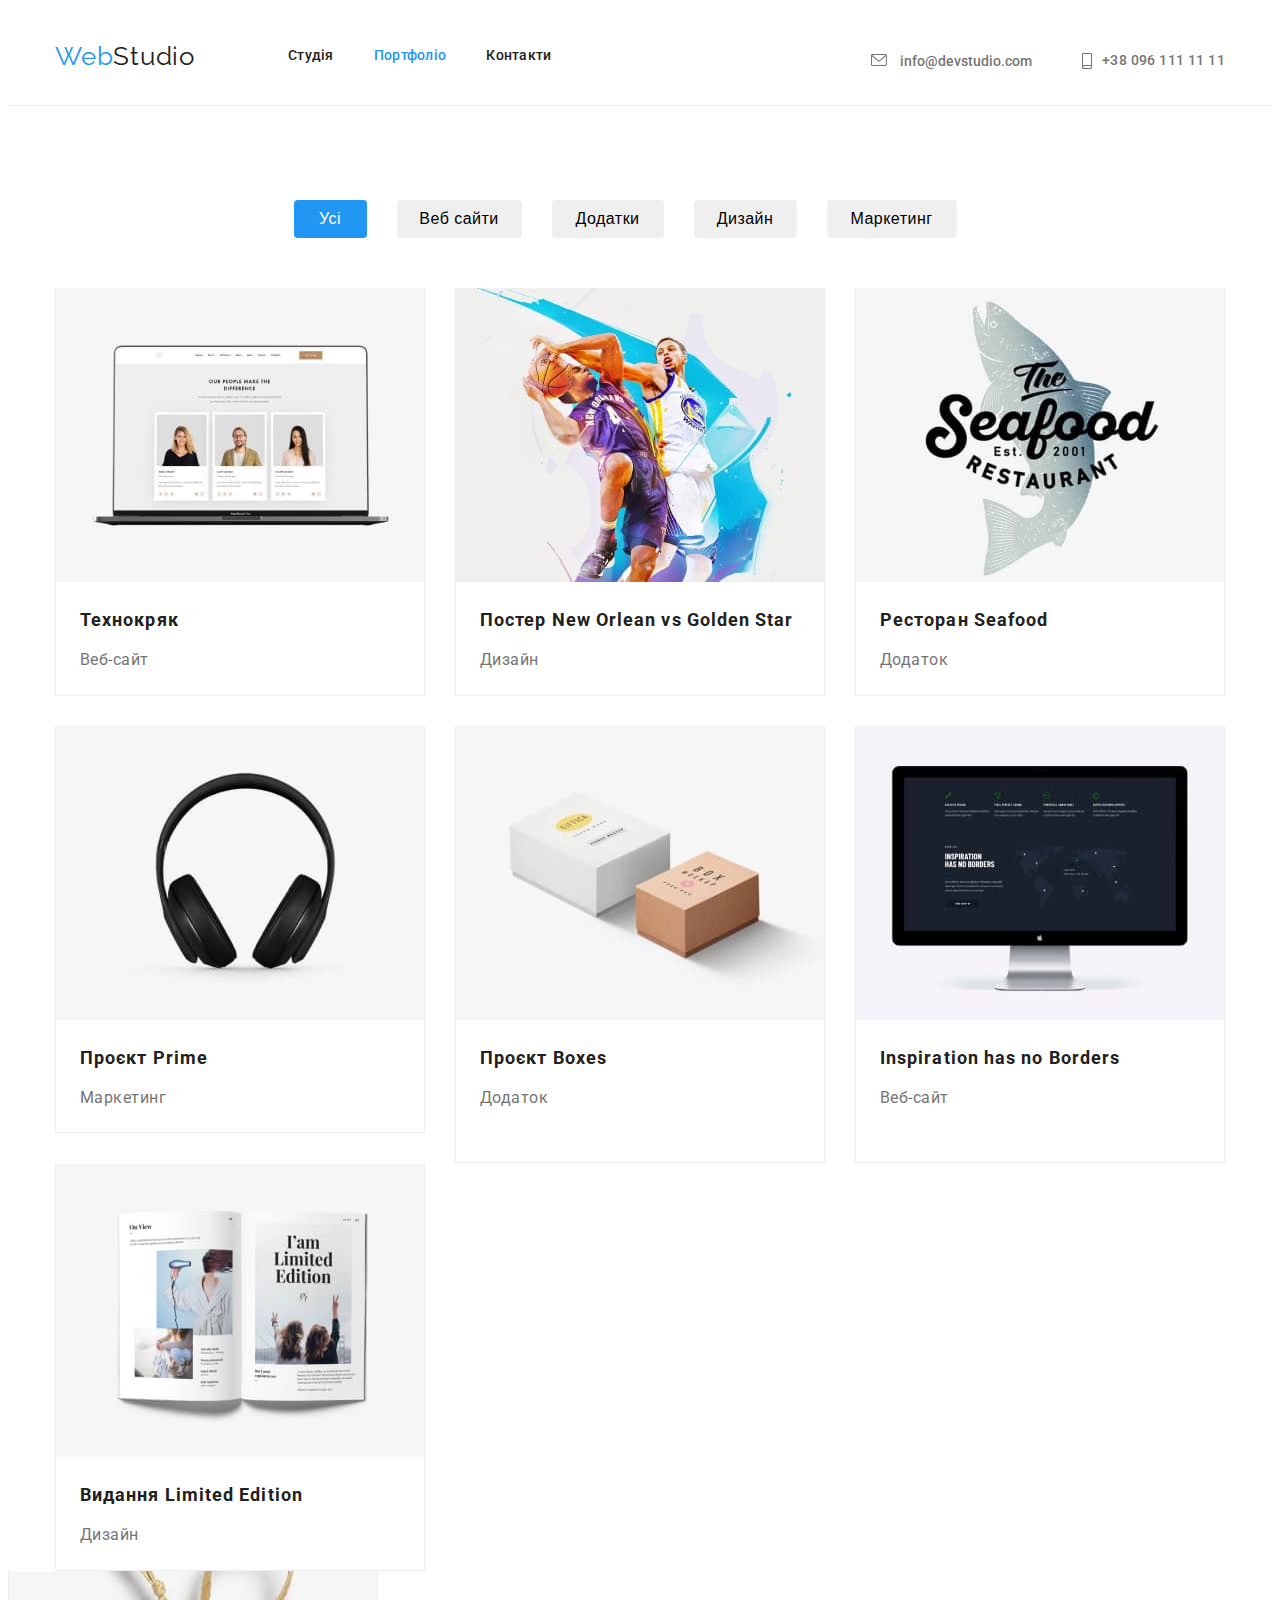
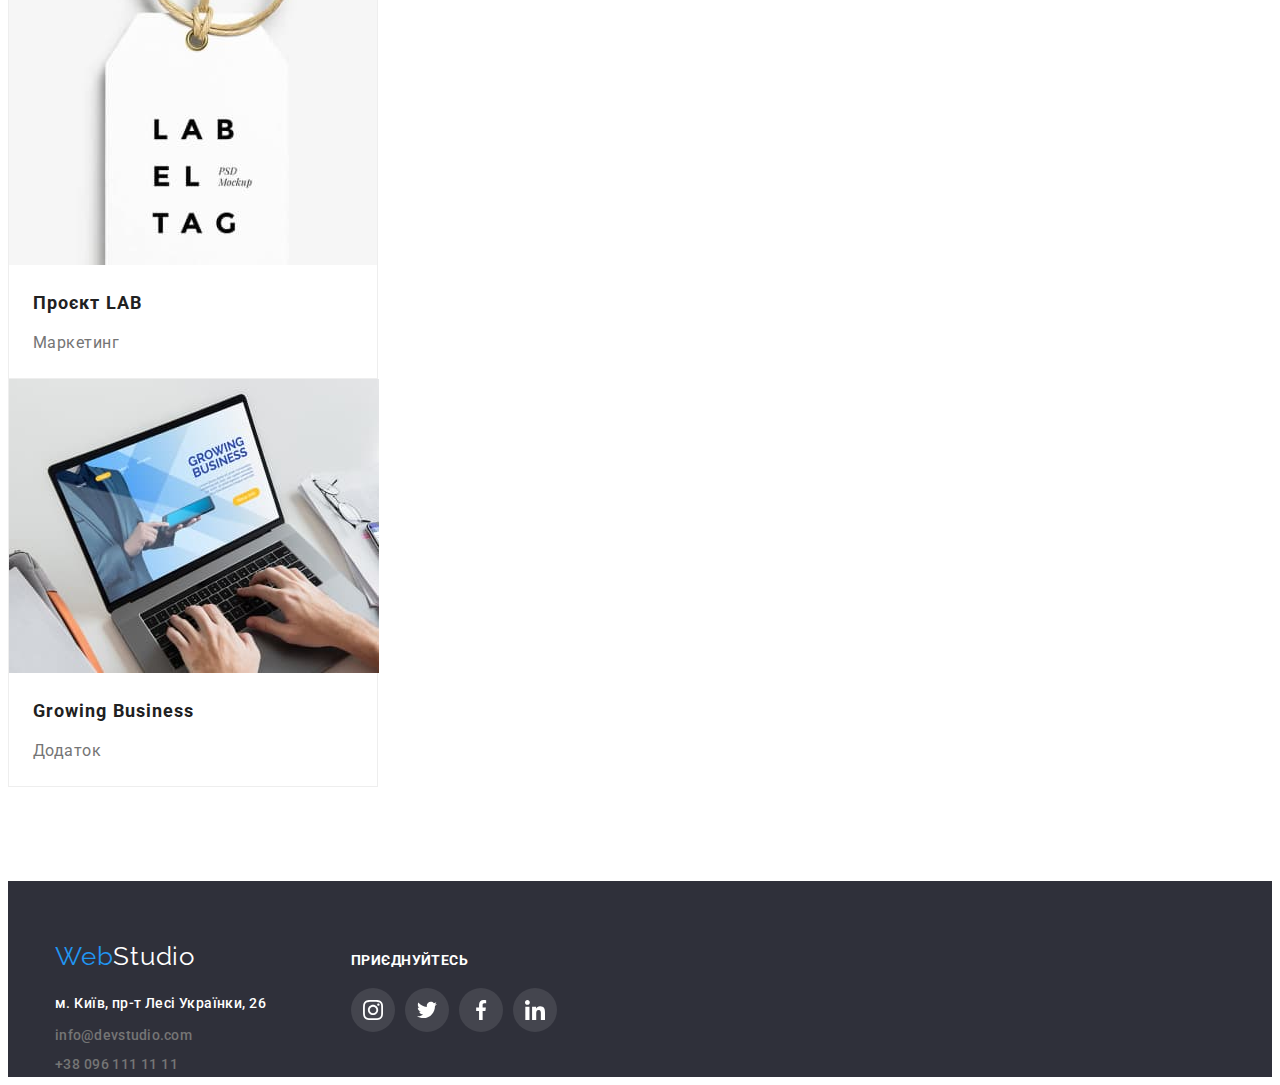
==== portfolio.html @ 26b18309 "problem" ====
<!DOCTYPE html>
<html lang="en">
<head>
    <meta charset="UTF-8">
    <meta http-equiv="X-UA-Compatible" content="IE=edge">
    <meta name="viewport" content="width=device-width, initial-scale=1.0">
    <title>Document</title>
    <link rel="preconnect" href="https://fonts.googleapis.com">
    <link rel="preconnect" href="https://fonts.gstatic.com" crossorigin>
    <link href="https://fonts.googleapis.com/css2?family=Raleway:wght@700&family=Roboto:wght@400;500;700;900&display=swap" rel="stylesheet">
    <link rel="stylesheet" href="https://cdnjs.cloudflare.com/ajax/libs/modern-normalize/1.1.0/modern-normalize.min.css" integrity="sha512-wpPYUAdjBVSE4KJnH1VR1HeZfpl1ub8YT/NKx4PuQ5NmX2tKuGu6U/JRp5y+Y8XG2tV+wKQpNHVUX03MfMFn9Q==" crossorigin="anonymous" referrerpolicy="no-referrer" />
    <link rel="stylesheet" href="./css/styles.css">
</head>
<body>
<header>
<div class="container">
    <nav class="main-nav">
        <a class="studio line" href="./index.html">Web<span class="span-color">Studio</span></a>
        <ul class="site-nav list">
        <li class="item"><a href="./index.html" class="link line">Студія</a></li>
        <li class="item"><a href="./portfolio.html" class="link current line">Портфоліо</a></li>
        <li class="item"><a href="Контакти" class="link line">Контакти</a></li>
        </ul>

        <ul class="info list">
        
         <li class="meil"><a href="mailto:info@devstudio.com" class="meilstyle line icon-meil"> 
        <svg class="post-icon" width="16" height="12">
        <use href="./images/info.svg#icon-letter"></use>
        </svg> info@devstudio.com</a>
        

        
        <li class="telefon"><a href="tel:+380961111111" class="telefonstyle line icon-smartphone">
            <svg class="telefon-icon-two" width="10" height="16">
                <use href="./images/info.svg#icon-telephone"></use>
            </svg> +38 096 111 11 11</a>
        </ul>
        </nav>
    </div>
</header>
<main>
<section class="buttons-all">
<div class="container">
<h1 class="hiden">Приклади</h1>
<ul class="buttons list line-buttons">
<li class="button-item"><button class="links current-now size button-one" type="button">Усі</button></li>
<li class="button-item"><button class="links size button-two" type="button">Веб сайти</button></li>
<li class="button-item"><button class="links size button-three" type="button">Додатки</button></li>
<li class="button-item"><button class="links size button-four" type="button">Дизайн</button></li>
<li class="button-item"><button class="links size button-five" type="button">Маркетинг</button></li>
</ul>


<ul class="images list main-flex">
<li class="second-flex">
    <a class="images-ref" href="#">
        <div class="techno">
            <img class="img-card" src="./images/picturea.jpg" alt="picturea" width="370" height="294">
            <p class="description-text">Ресурс пропонує комплексні <br> пропозиції з різним рівнем <br> функціоналу та сервісів. Все це <br> дозволить відвідувачу отримати <br> вичерпні відомості про компанію <br> чи приватну особу.</p>
            </div>

            <div class="description">
                
        <h2 class="images-title">Технокряк</h2>
        <p class="images-text">Веб-сайт</p>
        
    </div>
    </a>
    </li>

<li class="second-flex">
    <a class="images-ref" href="#">
        <div class="techno">
        <img class="img-card" src="./images/pictureb.jpg" alt="pictureb" width="370" height="294">
        <p class="description-text">Ресурс пропонує комплексні <br> пропозиції з різним рівнем <br> функціоналу та сервісів. Все це <br> дозволить відвідувачу отримати <br> вичерпні відомості про компанію <br> чи приватну особу.</p>
        </div>

         <div class="description">
        <h2 class="images-title">Постер New Orlean vs Golden Star</h2>
        <p class="images-text">Дизайн</p>
        </div>
    </a>
   </li>

<li class="second-flex">
    <a class="images-ref" href="#">
        <div class="techno">
        <img class="img-card" src="./images/picturec.jpg" alt="picturec" width="370" height="294">
        <p class="description-text">Ресурс пропонує комплексні <br> пропозиції з різним рівнем <br> функціоналу та сервісів. Все це <br> дозволить відвідувачу отримати <br> вичерпні відомості про компанію <br> чи приватну особу.</p>
        </div>

        <div class="description">
        <h2 class="images-title">Ресторан Seafood</h2>
        <p class="images-text">Додаток</p>
        </div>
    </a>
</li>

<li class="second-flex">
    <a class="images-ref" href="#">
        <div class="techno">
        <img class="img-card" src="./images/pictured.jpg" alt="pictured" width="370" height="294">
        <p class="description-text">Ресурс пропонує комплексні <br> пропозиції з різним рівнем <br> функціоналу та сервісів. Все це <br> дозволить відвідувачу отримати <br> вичерпні відомості про компанію <br> чи приватну особу.</p>
        </div>

        <div class="descriotion">
        <h2 class="images-title">Проєкт Prime</h2>
        <p class="images-text">Маркетинг</p>
        </div>
    </a>
</li>

<li class="second-flex">
    <a class="images-ref" href="#">
        <div class="techno">
        <img class="img-card" src="./images/picturef.jpg" alt="picturef" width="370" height="294">
        <p class="description-text">Ресурс пропонує комплексні <br> пропозиції з різним рівнем <br> функціоналу та сервісів. Все це <br> дозволить відвідувачу отримати <br> вичерпні відомості про компанію <br> чи приватну особу.</p>
        </div>

        <div class="description">
        <h2 class="images-title">Проєкт Boxes</h2>
        <p class="images-text">Додаток</p>
        </div>
    </a>
</li>

<li class="second-flex">
    <a class="images-ref" href="#">
        <div class="techno">
        <img class="img-card" src="./images/pictureg.jpg" alt="pictureg" width="370" height="294">
        <p class="description-text">Ресурс пропонує комплексні <br> пропозиції з різним рівнем <br> функціоналу та сервісів. Все це <br> дозволить відвідувачу отримати <br> вичерпні відомості про компанію <br> чи приватну особу.</p>
        </div>

        <div class="description">
        <h2 class="images-title">Inspiration has no Borders</h2>
        <p class="images-text">Веб-сайт</p>
        </div>
    </a>
</li>

<li class="second-flex">
    <a class="images-ref" href="#">
        <div class="techno">
        <img class="img-card" src="./images/pictureh.jpg" alt="pictureh" width="370" height="294">
        <p class="description-text">Ресурс пропонує комплексні <br> пропозиції з різним рівнем <br> функціоналу та сервісів. Все це <br> дозволить відвідувачу отримати <br> вичерпні відомості про компанію <br> чи приватну особу.</p>
        </div>

        <div class="description"></div>
        <h2 class="images-title">Видання Limited Edition</h2>
        <p class="images-text">Дизайн</p>
        </div>
    </a>
</li>

<li class="second-flex">
    <a class="images-ref" href="#">
        <div class="techno">
        <img class="img-card" src="./images/picturei.jpg" alt="picturei" width="370" height="294">
        <p class="description-text">Ресурс пропонує комплексні <br> пропозиції з різним рівнем <br> функціоналу та сервісів. Все це <br> дозволить відвідувачу отримати <br> вичерпні відомості про компанію <br> чи приватну особу.</p>
        </div>

        <div class="description">
        <h2 class="images-title">Проєкт LAB</h2>
        <p class="images-text">Маркетинг</p>
        </div>
    </a>
</li>

<li class="second-flex">
    <a class="images-ref" href="#">
        <img class="img-card" src="./images/picturej.jpg" alt="picturej" width="370" height="294">
        <h2 class="images-title">Growing Business</h2>
        <p class="images-text">Додаток</p>
    </a>
</li>
</ul>
</div>

</section>
</main>

<footer class="side-color">
    
        <div class="container">
        <div class="company-logo-two">
    <address class="list studio-line-two">
        <a class="studiotwo line" href="./index.html">Web<span class="span-color-two">Studio</span></a>
     
    <ul class="site-nav-two list">
    <li class="adress"><a href="https://goo.gl/maps/or9m5MUyjeENMJDf9" class="link line" target="_blank" rel="noopener noreferrer">м. Київ, пр-т Лесі Українки, 26</a></li>
    <li class="meil"><a href="mailto:info@devstudio.com" class="link line">info@devstudio.com</a></li>
    <li class="telefon"><a href="tel:+380961111111" class="link line">+38 096 111 11 11</a></li>
    </ul>
     </address>
    
    </div>
    <div class="join-main">
        <h2 class="join-title">ПРИЄДНУЙТЕСЬ</h2>
        <ul class="social-items">
           <li class="social-lists"><a class="social-links-footer link" href="#">
               <svg class="social-links-team" width="20" height="20">
                   <use href="./images/icons.svg#icon-instagram"></use>
               </svg>
           </a></li>
           <li class="social-lists"><a class="social-links-footer link" href="#">
               <svg class="social-links-team" width="20" height="20">
                   <use href="./images/icons.svg#icon-twitter"></use>
               </svg>
           </a></li>
           <li class="social-lists"><a class="social-links-footer link" href="#">
               <svg class="social-links-team" width="20" height="20">
                   <use href="./images/icons.svg#icon-facebook"></use>
               </svg>
           </a></li>
           <li class="social-lists"><a class="social-links-footer link" href="#">
               <svg class="social-links-team" width="20" height="20">
                   <use href="./images/icons.svg#icon-linkedin"></use>
               </svg>
           </a></li>
        </ul>
        </div>
        </div>
</footer>
    
</body>
</html>
---- css/styles.css ----
/* основной цвет текста #212121 */

/* цвет 2 для серого #757575 */

/* цвет для веб #2196F3 */

/* цвет снизу ссылок gba(255, 255, 255, 0.6); */

/* вторичный бекграунд  #F5F4FA*/ 

html{
    box-sizing: border-box;
    }
    
    *,*::before,*::after{
    box-sizing: inherit;
    }
    
    .container{
    width: 1200px;
    padding-left: 15px;
    padding-right: 15px;
    margin-left: auto;
    margin-right: auto;
    }
    
    
    
    
    a{
    text-decoration: none;
    }
    
    :root{
        --main-text-color: #212121;
        --text-color-second: #757575;
        
        }
    
        img{
        display: block;
        }
        
        body{
        background-color: #FFFFFF;
        color: var(--main-text-color);
        font-family: Roboto,sans-serif;
        }
        
        .line{
        text-decoration: none;
        }
        
        .link{
            font-family: 'Roboto';
            font-style: normal;
            font-weight: 500;
            font-size: 14px;
            line-height: 1.14px;
            letter-spacing: 0.02em;
        }
        
        
        
        .studio{
            
            font-size: 26px;
            line-height: 1.19;
           
        }
        
        .studiotwo{
            
            font-size: 26px;
            line-height: 1.19;
        }
        
        .list{
            
        padding: 0;
        margin: 0;
        list-style: none;
        }
    
        
        h2,
        h3,
        h4,
        h5,
        h6{
        color: var(--main-text-color);
        margin: 0;
        }
    
        h1{
        margin: 0;
        padding: 0;
        }
    
        p{
        margin: 0;
        }
        
        ul{
        margin: 0;
        padding: 0;
        }
        
        
        header{
        border-bottom: 1px solid #ECECEC;
        }
        
        .studio{
        font-family: 'Raleway';
        font-style: normal;
        color: #2196F3;
        
        font-size: 26px;
        line-height: 1.19;
        letter-spacing: 0.03em;
        }
        
        .studiotwo{
            font-family: 'Raleway';
            font-style: normal;
        color: #2196F3;
        
        font-size: 26px;
        line-height: 1.19;
        letter-spacing: 0.03em;
        }
        
        .span-color{
        color: #212121;
        }
        
        .span-color-two{
        color: #FFFFFF;
        }
        
        /* site nav and info */
    
        .site-nav{
        margin-left: 93px;
        display: flex;
        }
    
       
    
        .site-nav .item:not(:last-child){
            margin-right: 40px;
        }
        
        .site-nav a{
        font-family: 'Roboto';
        font-style: normal;
        color: var(--main-text-color);  
        font-weight: 500;
        font-size: 14px;
        line-height: 1.14;
        letter-spacing: 0.02em;  
        }
    
        .site-nav .link{
        display: block;
        padding-top: 32px;
        padding-bottom: 32px;
        }
        
        .info{
        padding-top: 32px;
        padding-bottom: 32px;
        margin-left: auto;
        display: flex;
        justify-content: center;
        }

        .meilstyle{
        color: #757575;
        }
        
        .meil{
            margin-right: 50px;
        }
        
        .meil-icon{
            display: flex;
        justify-content: left;
        fill:#757575;
        }

        .meil-icon:hover{
        color: #2196F3;
        }

        .post-icon{
            
            margin-right: 10px;
            fill: currentColor;
            
        }
        
        .telefon-icon{
            display: flex;
            justify-content: left;
            fill: #757575;
        }

        .telefon-icon:hover{
            color: #2196F3;
        }

        .telefon-icon-two{
            
        margin-right: 10px;
        fill: currentColor;
        
        }
       
       .telefon:hover{
        color: #2196F3;
       }
       
       
    
        .main-nav{
        display: flex;
        align-items: center;
        }
    
        .line-buttons{
        
        display: flex;
        align-items: center;
        justify-content: center
        }
    
        .button-item:not(last-child){
        margin-right: 30px;
        }
    
        .buttons-all{
        background-color:#FFFFFF
        }
    
        
        .meil a{
            
        font-family: 'Roboto';
        font-style: normal;
        font-weight: 500;
        font-size: 14px;
        line-height: 1.14;
        color: var(--text-color-second);
        
        }
        .telefon a{
            display: flex;
            align-items: center;
            font-family: 'Roboto';
            font-style: normal;
            font-weight: 500;
            font-size: 14px;
            line-height: 1.71;
            letter-spacing: 0.03em;
            color: var(--text-color-second);
            
        }

        .info{
        align-items: center;
        }
        
        .site-nav-two .link:hover,
        .site-nav-two .link:focus {
        color: #2196F3;
        }
    
        .site-nav .link:hover,
        .site-nav .link:focus {
        color: #2196F3;
        }
        
        .site-nav .link.current{
        color: #2196F3;
        }
        
        .meilstyle:hover,
        .meilstyle:focus {
        color: #2196F3;
        }
        
        

        .telefonstyle:hover,
        .telefonstyle:focus {
        color: #2196F3;
        }
        
        .links{
            
            
            font-size: 26px;
            line-height: 1.19;
            letter-spacing: 0.03em;
        }
        
        .current-now{
        color: #FFFFFF;
        background-color: #2196F3;
            
            
            font-size: 26px;
            line-height: 1.19;
            letter-spacing: 0.03em;
        }
        
        
        
        /* Hero */
        .hero{
        
            padding-top: 200px;
            padding-bottom: 200px;
            text-align: center;
        background-color: #2F303A;
        }


        .hero-image{
            
            background-color: #2F303A;
            background-image: linear-gradient(
                to right,
                 rgba(47, 48, 58, 0.4),
                 rgba(47, 48, 58, 0.4)),
                url(../images/hero.jpg);
            max-width: 1600px;
            height: 600px;
            margin-left: auto;
            margin-right: auto;
            background-repeat: no-repeat;
            background-position: center;
            background-size: cover;
        
        }

        .hero-title{
            
            margin-bottom: 40px;
            margin-top: 0;
            font-weight: 900;
            font-size: 44px;
            line-height: 1.36;
            text-align: center;
            letter-spacing: 0.06em;
            text-transform: uppercase;
            
            color: #FFFFFF;
        }
        
        .hero.button{
        cursor: pointer;
        border: 0;
        border-radius: 4px;
        padding: 11px 32px;
        text-align: center;
        color: #FFFFFF;
        background-color: #2196F3;
        font-family: inherit;
        
        font-size: 16px;
        line-height: 1.87;
        }
        
        /* Main page */
        
        .hiden{
        position: absolute;
        clip: rect(0 0 0 0);
        width: 1px;
        height: 1px;
        margin: -1px;
        }
        
        .features p{
        color: var(--text-color-second);
        }
        
        .features{
            display: flex;
        }
    
        .features-padding{
        padding-top: 94px;
        }
    
        .features-title{
        
        
        font-size: 14px;
        line-height: 16px;
        letter-spacing: 0.03em;
        text-transform: uppercase;
        
        color: var(--main-text-color);
        }
        
        .features-text{
        margin-top: 10px;
        margin-bottom: 0;
        
        font-size: 14px;
        line-height: 1.71;
        letter-spacing: 0.03em;
        color: var(--text-color-second);
        }

        .features-list{
            list-style-type: none;
            display: flex;
            align-items: center;
            justify-content: center;
            gap: 30px;
            
        
        
        }

        .symbol-of-features{
            display: flex;
            align-items: center;
            justify-content: center;
            background: #F5F4FA;
            border-radius: 4px;
            width: 270px;
            height: 120px;
            margin-bottom: 30px;
            
        }

        .features-lists{
            margin-right: 30px;
            gap: 30px;
        }

        
        .pictures-line{
        display: flex;
        align-items: center;
        justify-content: center;
        }
    
        .pictures-item{
        margin-right: 30px;
        }
    
        .comand{
            
            display: flex;
            align-items: center;
            justify-content: center;
        }
    
        .comand-item{
            box-shadow: 0px 1px 3px rgba(0, 0, 0, 0.12), 0px 1px 1px rgba(0, 0, 0, 0.14), 0px 2px 1px rgba(0, 0, 0, 0.2);
            border-radius: 0px 0px 4px 4px;
        background-color: #FFFFFF;
        margin-right: 30px;
        }
    
        .work{
        padding-bottom: 94px;
        padding-top: 94px;
        }
        
        .work-title{
        padding-bottom: 50px;    
        font-size: 36px;
        line-height: 1.16;
        text-align: center;
        letter-spacing: 0.03em;
        
        color: var(--main-text-color);
        }
        
        .team{
            
            padding-top: 94px;
            padding-bottom: 94px;
        background-color: #F5F4FA;
        
        }
        
        .team-title{
        
            margin-bottom: 50px;
            font-size: 36px;
            line-height: 1.16;
            text-align: center;
            letter-spacing: 0.03em;
            color: var(--main-text-color);
        }
        
        
        
         .team{
        padding-bottom: 94px;
        
         }
    
        .comand p{
        
        color: var(--text-color-second);
        }

        
        
        .comand-title{
            
            margin-top: 30px;
            margin-bottom: 10px;
            font-weight: 500;
            font-size: 16px;
            line-height: 1.18;
            text-align: center;
            letter-spacing: 0.03em;
            color: var(--main-text-color);
        }
        
        .comand-text{
            
            margin-bottom: 16px;
            font-size: 16px;
            line-height: 1.18;
            text-align: center;
            letter-spacing: 0.03em;
            color: var(--text-color-second);
        }

        .social-items{
        padding-bottom: 42px;
        display: flex;
        justify-content: center;
        gap: 10px;
        list-style-type: none;
        }

        .social-lists{
        
        width: 44px;
        height: 44px;
        }

        .social-links{
        
        width: 100%;
        height: 100%;
        border-radius: 50%;
        
        display: flex;
        align-items: center;
        justify-content: center;
        }

        .social-links-footer{
            width: 100%;
            height: 100%;
            border-radius: 50%;
            
            display: flex;
            align-items: center;
            justify-content: center;
            background-color: rgba(255, 255, 255, 0.1);;
        }

        .social-links-team{
        fill: #FFFFFF;
        }

        .social-links-footer:hover{
        background-color: #2196F3;
        }

        .social-links-footer:hover .social-links-team{
            fill: #FFFFFF;
        }

        .team-social-links{
        
        fill: #AFB1B8;
        }

        .social-links:hover{
            background-color: #2196F3;
        }

        .social-links:hover .team-social-links{
        fill: #FFFFFF;
        }

        .clients{
            padding-top: 94px;
            padding-bottom: 94px;
            background-color: #FFFFFF;
        }
        

        .clients-title{
        margin-bottom: 50px;
        font-family: 'Roboto';
        font-style: normal;
        font-weight: 700;
        font-size: 36px;
        line-height: 42px;
        text-align: center;
        letter-spacing: 0.03em;

        

color: #212121;
        }

        .clients-list{
            list-style-type: none;
            display: flex;
            align-items: center;
            justify-content: center;
            cursor: pointer;
            
            
        }

        .brand-icon{
        fill: #AFB1B8;
        }

        

        .brand-link:hover .brand-icon{
        
        fill: #2196F3;
        }

        

        .brand-link{
            width: 100%;
            height: 100%;
            border-radius: 4px;
            border: 1px solid #AFB1B8;
            display: flex;
            align-items: center;
            justify-content: center;
            width: 170px;
            height: 92px;
            color: #AFB1B8;
            border-color: #AFB1B8;
        }

        .brand-link:hover{
        border: 1px solid #2196F3;
        }

        

        .clients-images{
        margin-right: 30px;
        }

        .clients-images:last-child{
            margin-right: 0px;
        }
        
        
        /*Portfolio css */
        
        /*buttons*/
        .buttons .links:hover,
        .buttons .links:focus{
            box-shadow: 0px 3px 1px rgba(0, 0, 0, 0.1), 0px 1px 2px rgba(0, 0, 0, 0.08), 0px 2px 2px rgba(0, 0, 0, 0.12);
        color: #FFFFFF;
        background-color: #2196F3;
        }
    
        .buttons{
        
        margin-bottom: 50px;
        }
        
        .buttons-all{
        padding-top: 94px;
        }
    
        .button-one{
            cursor: pointer;
        padding-top: 6px;
        padding-bottom: 6px;
        padding-left: 25px;
        padding-right: 25px;
        min-width: 73px;
        border-radius: 4px;
        }
    
        .button-two{
            cursor: pointer;
            padding-top: 6px;
            padding-bottom: 6px;
            padding-left: 22px;
            padding-right: 22px;
        min-width: 125px;
        border-radius: 4px;
        }
    
        .button-three{
            cursor: pointer;
            padding-top: 6px;
            padding-bottom: 6px;
            padding-left: 22px;
            padding-right: 22px;
        min-width: 112px;
        border-radius: 4px;
        }
    
        .button-four{
            cursor: pointer;
            padding-top: 6px;
            padding-bottom: 6px;
            padding-left: 22px;
            padding-right: 22px;
        min-width: 103px;
        border-radius: 4px;
        }
    
        .button-five{
            cursor: pointer;
            padding-top: 6px;
            padding-bottom: 6px;
            padding-left: 22px;
            padding-right: 22px;
        min-width: 130px;
        border-radius: 4px;
        }
    
        .size{
            border: 0;
            font-weight: 500;
            font-size: 16px;
            line-height: 1.62;
            letter-spacing: 0.03em;
        }
        
        .images-title{
            
            margin-top: 20px;
            margin-bottom: 4px;
            
            font-size: 18px;
            line-height: 2;
             letter-spacing: 0.06em;
            color: var(--main-text-color);
        }
        
        
        
        
         .main-flex{
        
            background-color: #FFFFFF;
         
        display: flex;
        flex-wrap: wrap;
         }
    
         .buttons-all{
            padding-bottom: 94px;
         }

         
    
         .second-flex{
         border-right: 1px solid #EEEEEE;
         border-bottom: 1px solid #EEEEEE;
        border-left: 1px solid #EEEEEE;
         background-color: #FFFFFF;
         width: 370px;
         margin-right: 30px;
         margin-bottom: 30px;
         
         }
    
         .second-flex p{
        margin-bottom: 20px;
         }
    
         .second-flex:nth-last-child(-n+3) {
        margin-bottom: 0;
         }
    
         .images-title{
        margin-top: 20px;
        margin-left: 24px;;
         }
    
         .images-text{
        padding-top: 4px;
         margin-left: 24px;;
         }
    
         .second-flex:nth-child(3n) {
            margin-right: 0;
         }
    
        .images-text{
            
           
            font-size: 16px;
            line-height: 1.8;
            letter-spacing: 0.03em;
            color: var(--text-color-second);
        }

        .techno{
            position: relative;
            overflow: hidden;
        }

        

        .description-text{
            position: absolute;
            top: 0;
            left: 0;
            padding-top: 63px;
            padding-right: 24px;
            padding-bottom: 63px;
            padding-left: 24px;
            width: 100%;
            height: 100%;
            background: rgba(33, 150, 243, 0.9);
            font-size: 18px;
            line-height: 1.56;
            color: #FFFFFF;
            transform: translateY(100%);
            opacity: 0;
            transition: transform 250ms cubic-bezier(0.4, 0, 0.2, 1),
              opacity 250ms cubic-bezier(0.4, 0, 0.2, 1);
    
        }

        .images-ref:hover .description-text{
            transform: translateY(0%);
           opacity: 1
        }

        .images-ref{
        display: block;
        }
        
        .images-ref:hover,
        .images-ref:focus{
            
            box-shadow: 0px 1px 1px rgba(0, 0, 0, 0.12), 0px 4px 4px rgba(0, 0, 0, 0.06), 1px 4px 6px rgba(0, 0, 0, 0.16);
        }
           
            
        
        
        
        
        /*footer для портфолио и индекс*/
        .adress a{
            font-family: 'Roboto';
            font-style: normal;
            color: #FFFFFF;
            margin-top: 20px;
            margin-bottom: 9px;
            font-size: 14px;
            line-height: 1.71;
            letter-spacing: 0.03em;
        }
    
        .studio-line-two{
        padding-top: 60px;
        }
    
        .studio-line{
        
        padding-top: 60px;
        padding-bottom: 20px;
        }
    
        .studiotwo{
            margin-right: 156px;
        }
    
        .adress{
            margin-right: 70px;
        margin-top: 20px;
        }
    
        .meil{
        margin-top: 9px;
        }
    
        .telefon{
        margin-top: 9px;
        }

        .join-main{
            
            
        }

       .join-title{
        margin-bottom: 20px;
        font-family: 'Roboto';
        font-style: normal;
        font-weight: 700;
        font-size: 14px;
        line-height: 16px;
        letter-spacing: 0.03em;
        color: #FFFFFF;
       }

       

       footer .container{
        
        display: flex;
        align-items: baseline;
       }
       
        
        .side-color{
        background-color:#2F303A;
        
        }
        
        .images p{
        color: var(--text-color-second);
        }
        .images h3{
        color: var(--main-text-color);
        }
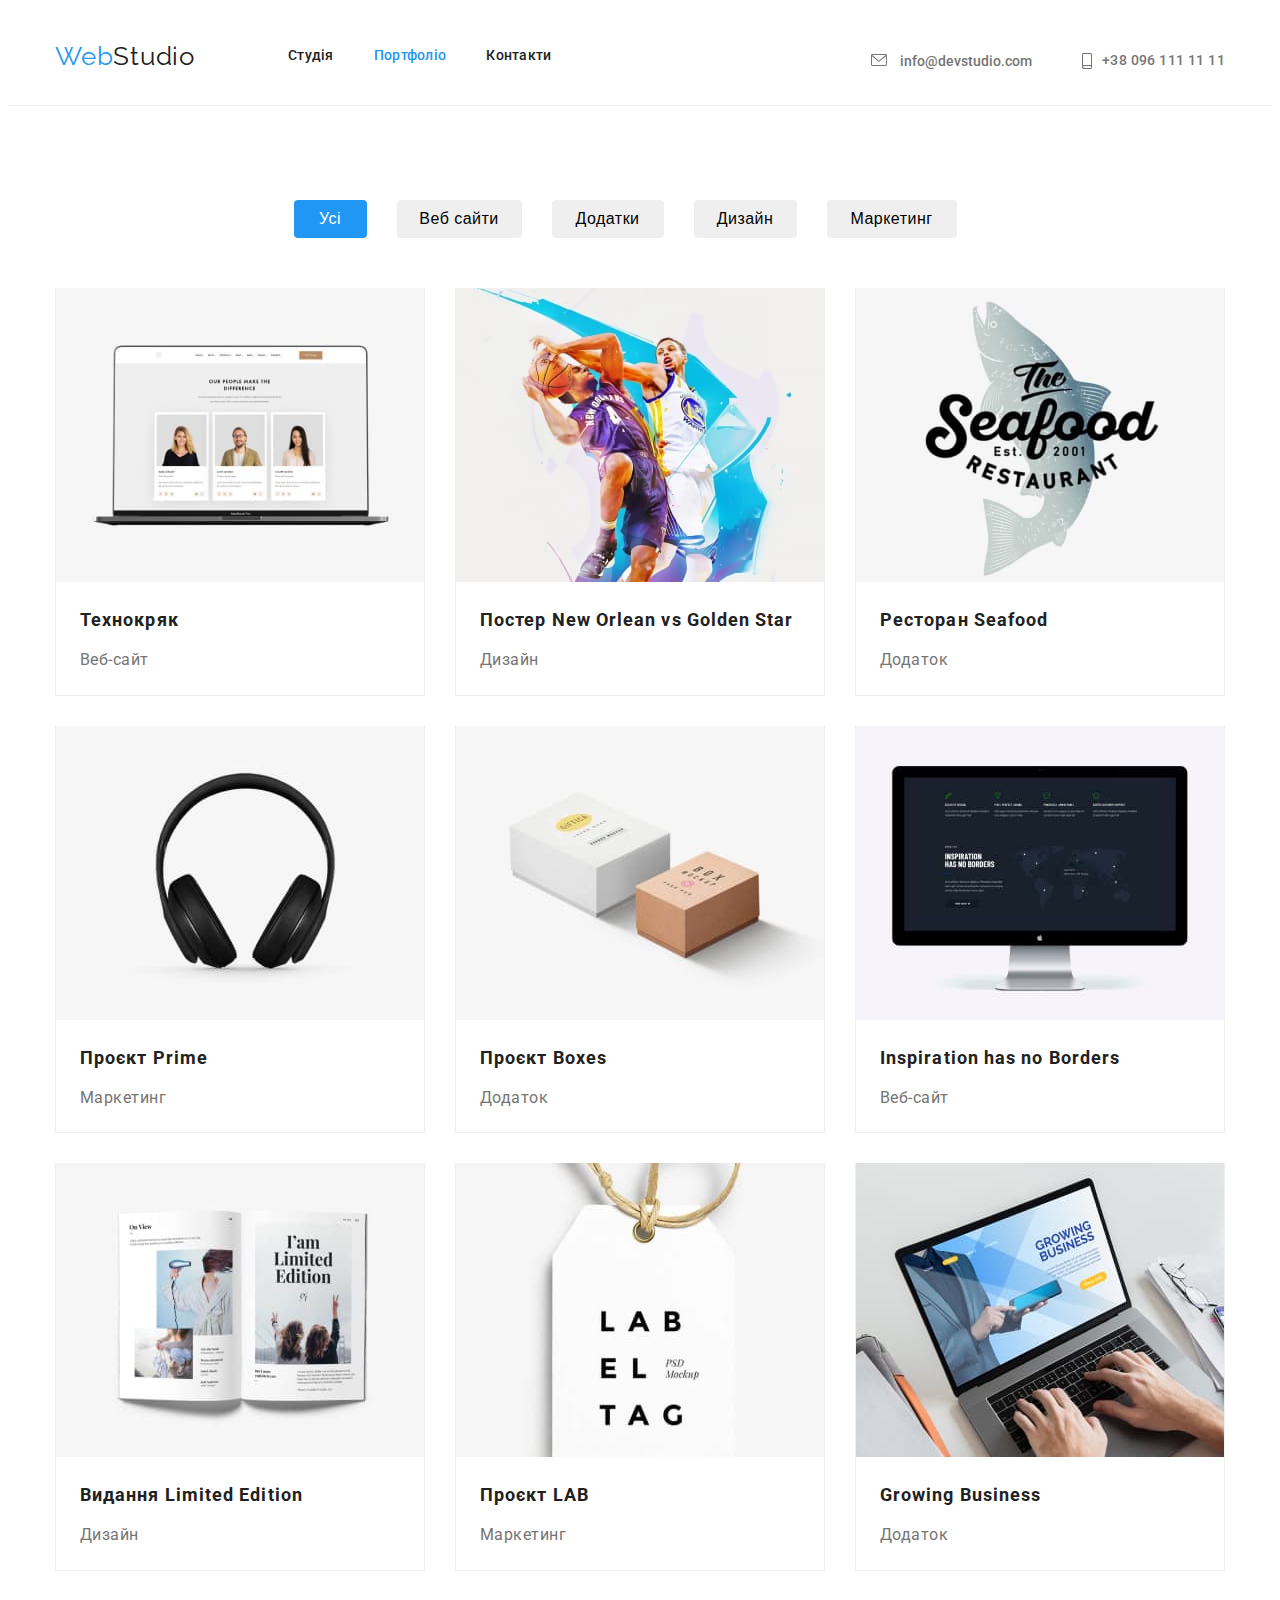
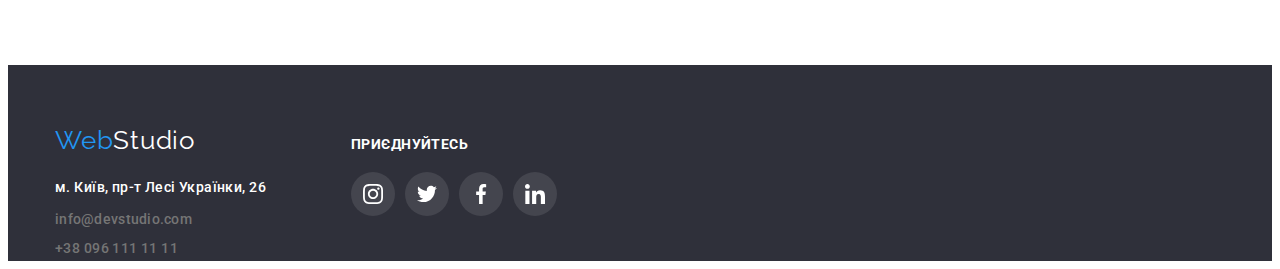
==== commit a6400550: "color" ====
--- a/portfolio.html
+++ b/portfolio.html
@@ -60,12 +60,12 @@
             <p class="description-text">Ресурс пропонує комплексні <br> пропозиції з різним рівнем <br> функціоналу та сервісів. Все це <br> дозволить відвідувачу отримати <br> вичерпні відомості про компанію <br> чи приватну особу.</p>
             </div>
 
+            
             <div class="description">
-                
         <h2 class="images-title">Технокряк</h2>
         <p class="images-text">Веб-сайт</p>
-        
-    </div>
+        </div>
+    
     </a>
     </li>
 
@@ -76,7 +76,7 @@
         <p class="description-text">Ресурс пропонує комплексні <br> пропозиції з різним рівнем <br> функціоналу та сервісів. Все це <br> дозволить відвідувачу отримати <br> вичерпні відомості про компанію <br> чи приватну особу.</p>
         </div>
 
-         <div class="description">
+        <div class="description">
         <h2 class="images-title">Постер New Orlean vs Golden Star</h2>
         <p class="images-text">Дизайн</p>
         </div>
@@ -104,7 +104,7 @@
         <p class="description-text">Ресурс пропонує комплексні <br> пропозиції з різним рівнем <br> функціоналу та сервісів. Все це <br> дозволить відвідувачу отримати <br> вичерпні відомості про компанію <br> чи приватну особу.</p>
         </div>
 
-        <div class="descriotion">
+        <div class="description">
         <h2 class="images-title">Проєкт Prime</h2>
         <p class="images-text">Маркетинг</p>
         </div>
@@ -146,10 +146,11 @@
         <p class="description-text">Ресурс пропонує комплексні <br> пропозиції з різним рівнем <br> функціоналу та сервісів. Все це <br> дозволить відвідувачу отримати <br> вичерпні відомості про компанію <br> чи приватну особу.</p>
         </div>
 
-        <div class="description"></div>
+        <div class="description">
         <h2 class="images-title">Видання Limited Edition</h2>
         <p class="images-text">Дизайн</p>
         </div>
+        
     </a>
 </li>
 
@@ -169,9 +170,15 @@
 
 <li class="second-flex">
     <a class="images-ref" href="#">
+        <div class="techno">
         <img class="img-card" src="./images/picturej.jpg" alt="picturej" width="370" height="294">
+        <p class="description-text">Ресурс пропонує комплексні <br> пропозиції з різним рівнем <br> функціоналу та сервісів. Все це <br> дозволить відвідувачу отримати <br> вичерпні відомості про компанію <br> чи приватну особу.</p>
+        </div>
+
+        <div class="description">
         <h2 class="images-title">Growing Business</h2>
         <p class="images-text">Додаток</p>
+        </div>
     </a>
 </li>
 </ul>
--- a/css/styles.css
+++ b/css/styles.css
@@ -938,9 +938,7 @@
         
         }
         
-        .images p{
-        color: var(--text-color-second);
-        }
+        
         .images h3{
         color: var(--main-text-color);
         }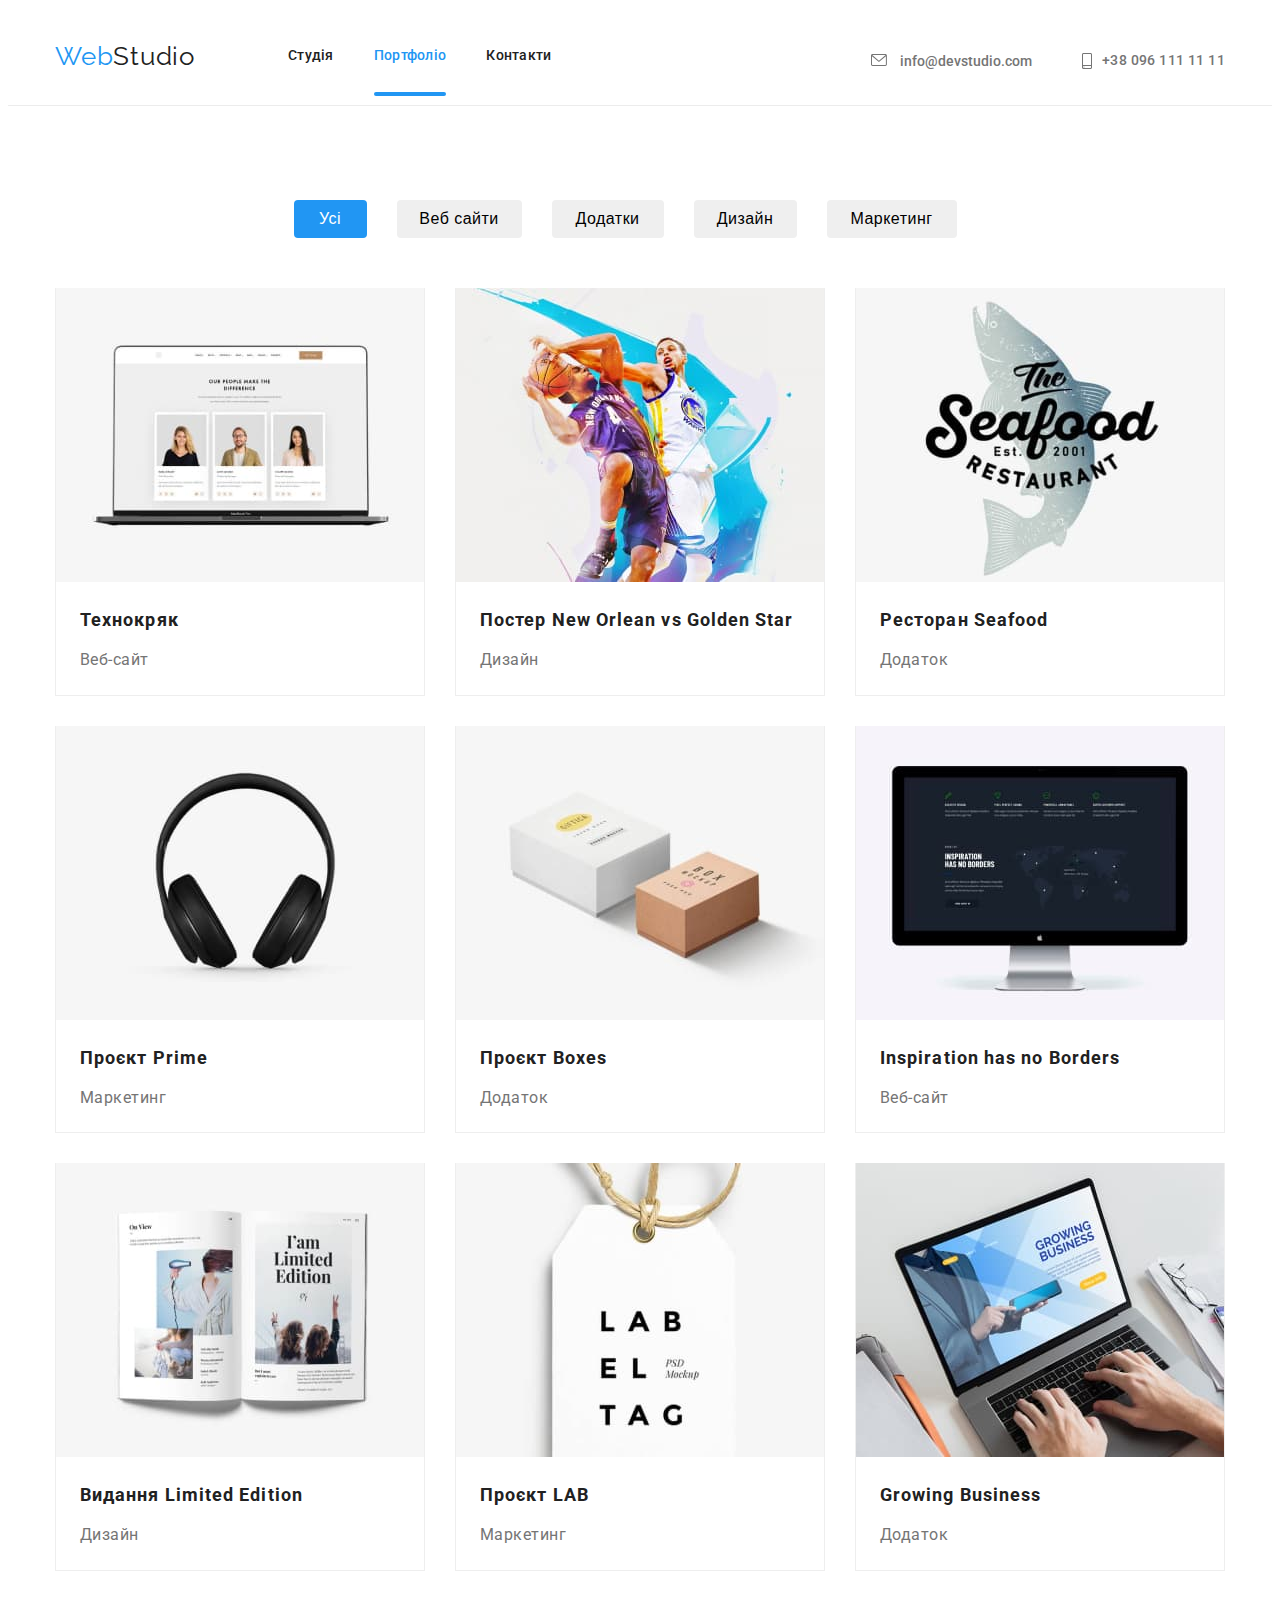
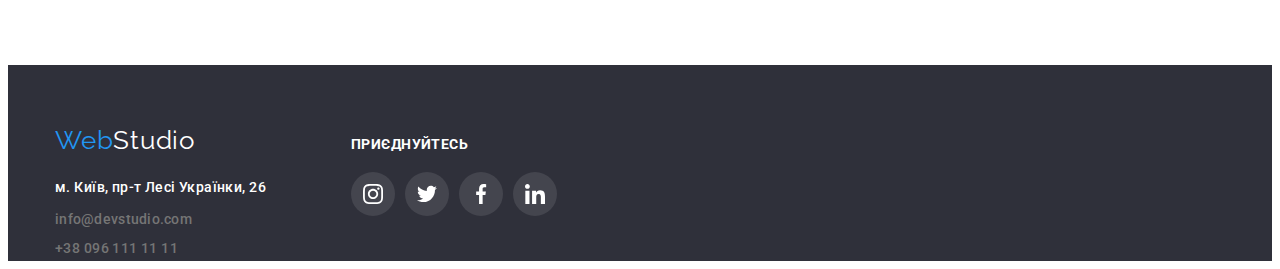
==== commit 2c6cfc01: "new" ====
--- a/portfolio.html
+++ b/portfolio.html
@@ -12,13 +12,13 @@
     <link rel="stylesheet" href="./css/styles.css">
 </head>
 <body>
-<header>
+<header class="page-header">
 <div class="container">
     <nav class="main-nav">
         <a class="studio line" href="./index.html">Web<span class="span-color">Studio</span></a>
         <ul class="site-nav list">
         <li class="item"><a href="./index.html" class="link line">Студія</a></li>
-        <li class="item"><a href="./portfolio.html" class="link current line">Портфоліо</a></li>
+        <li class="item"><a href="./portfolio.html" class="link current line decoration">Портфоліо</a></li>
         <li class="item"><a href="Контакти" class="link line">Контакти</a></li>
         </ul>
 
--- a/css/styles.css
+++ b/css/styles.css
@@ -45,6 +45,7 @@
         background-color: #FFFFFF;
         color: var(--main-text-color);
         font-family: Roboto,sans-serif;
+        
         }
         
         .line{
@@ -110,6 +111,8 @@
         header{
         border-bottom: 1px solid #ECECEC;
         }
+
+        
         
         .studio{
         font-family: 'Raleway';
@@ -144,12 +147,14 @@
         .site-nav{
         margin-left: 93px;
         display: flex;
+        
         }
     
        
     
         .site-nav .item:not(:last-child){
             margin-right: 40px;
+            
         }
         
         .site-nav a{
@@ -166,7 +171,17 @@
         display: block;
         padding-top: 32px;
         padding-bottom: 32px;
-        }
+        transition-property: color;
+        transition-duration: 250ms;
+        transition-timing-function: cubic-bezier((0.4, 0, 0.2, 1));
+        }
+        
+        .site-nav-two .link{
+            transition-property:color;
+            transition-duration: 250ms;
+            transition-timing-function: cubic-bezier((0.4, 0, 0.2, 1));
+        }
+        
         
         .info{
         padding-top: 32px;
@@ -174,20 +189,26 @@
         margin-left: auto;
         display: flex;
         justify-content: center;
+        
         }
 
         .meilstyle{
         color: #757575;
+        transition-property: color;
+        transition-duration: 250ms;
+        transition-timing-function: cubic-bezier((0.4, 0, 0.2, 1));
         }
         
         .meil{
             margin-right: 50px;
+            
         }
         
         .meil-icon{
             display: flex;
         justify-content: left;
         fill:#757575;
+        
         }
 
         .meil-icon:hover{
@@ -199,12 +220,20 @@
             margin-right: 10px;
             fill: currentColor;
             
+            
+        }
+
+        .telefonstyle{
+            transition-property:color;
+        transition-duration: 250ms;
+        transition-timing-function: cubic-bezier((0.4, 0, 0.2, 1));
         }
         
         .telefon-icon{
             display: flex;
             justify-content: left;
             fill: #757575;
+            
         }
 
         .telefon-icon:hover{
@@ -227,6 +256,7 @@
         .main-nav{
         display: flex;
         align-items: center;
+        
         }
     
         .line-buttons{
@@ -297,7 +327,27 @@
         .telefonstyle:focus {
         color: #2196F3;
         }
-        
+
+        .site-nav .link{
+            position: relative;
+        }
+        
+        .item .decoration::after{
+            content:'' ;
+        display: block;
+        width: 100%;
+        height: 4px;
+        background: #2196F3;
+        position: absolute;
+        border-radius: 2px;
+        bottom: 0;
+        left: 0;
+        }
+
+        
+
+        
+
         .links{
             
             
@@ -373,6 +423,53 @@
         font-size: 16px;
         line-height: 1.87;
         }
+
+        .backdrop{
+        position: fixed;
+        top: 0;
+        left: 0;
+        width: 100%;
+        height: 100%;
+        background-color:rgba(0, 0, 0, 0.2);;
+        }
+
+        .backdrop.is-hidden{
+        opacity: 0;
+        pointer-events: none;
+        }
+
+        .close-button{
+            background: transparent;
+            border: 1px solid rgba(0, 0, 0, 0.1);
+            border: none;
+            position: absolute;
+            right: 8px;
+            top: 8px;
+        }
+
+        
+
+        .modal{
+        min-width: 528px;
+        min-height: 581px;
+        top: 221px;
+        left: 536px;
+        background-color: #FFFFFF;
+        position: absolute;
+        top: 50%;
+        left: 50%;
+        transform: translate(-50%, -50%);
+        box-shadow: 0px 1px 3px rgba(0, 0, 0, 0.12), 0px 1px 1px rgba(0, 0, 0, 0.14), 0px 2px 1px rgba(0, 0, 0, 0.2);
+        border-radius: 4px;
+        
+        }
+
+        .close-symbol{
+            display: flex;
+            align-items: center;
+            justify-content: center;
+            
+        }
         
         /* Main page */
         
@@ -455,7 +552,35 @@
         .pictures-item{
         margin-right: 30px;
         }
-    
+
+        .work-description{
+        position: relative;
+        }
+
+        .work-text{
+        white-space: nowrap;
+        position: absolute;
+        bottom: 0;
+        left: 0;
+        font-family: 'Roboto';
+        font-style: normal;
+        display: flex;
+        align-items: center;
+        justify-content: center;
+        width: 100%;
+        height: 70px;
+        color: #FFFFFF;
+        font-weight: 700;
+        text-align: center;
+        letter-spacing: 0.03;
+        text-transform: uppercase;
+        font-size: 14px;
+        line-height: 16px;
+        background: rgba(47, 48, 58, 0.8);
+        
+        }
+
+        
         .comand{
             
             display: flex;
@@ -562,6 +687,9 @@
         display: flex;
         align-items: center;
         justify-content: center;
+        transition-property: background-color;
+        transition-duration: 250ms;
+        transition-timing-function: cubic-bezier((0.4, 0, 0.2, 1));
         }
 
         .social-links-footer{
@@ -573,6 +701,9 @@
             align-items: center;
             justify-content: center;
             background-color: rgba(255, 255, 255, 0.1);;
+            transition-property: background-color;
+        transition-duration: 250ms;
+        transition-timing-function: cubic-bezier((0.4, 0, 0.2, 1));
         }
 
         .social-links-team{
@@ -634,6 +765,9 @@
 
         .brand-icon{
         fill: #AFB1B8;
+        transition-property: fill;
+        transition-duration: 250ms;
+        transition-timing-function: cubic-bezier((0.4, 0, 0.2, 1));
         }
 
         
@@ -657,6 +791,9 @@
             height: 92px;
             color: #AFB1B8;
             border-color: #AFB1B8;
+            transition-property: border;
+        transition-duration: 250ms;
+        transition-timing-function: cubic-bezier((0.4, 0, 0.2, 1));
         }
 
         .brand-link:hover{
@@ -677,6 +814,14 @@
         /*Portfolio css */
         
         /*buttons*/
+         
+        .buttons .links{
+            transition-property: background-color;
+            transition-property: color;
+            transition-duration: 250ms;
+            transition-timing-function: cubic-bezier((0.4, 0, 0.2, 1));
+        }
+
         .buttons .links:hover,
         .buttons .links:focus{
             box-shadow: 0px 3px 1px rgba(0, 0, 0, 0.1), 0px 1px 2px rgba(0, 0, 0, 0.08), 0px 2px 2px rgba(0, 0, 0, 0.12);
@@ -898,14 +1043,17 @@
         .adress{
             margin-right: 70px;
         margin-top: 20px;
+        
         }
     
         .meil{
         margin-top: 9px;
+        
         }
     
         .telefon{
         margin-top: 9px;
+        
         }
 
         .join-main{
